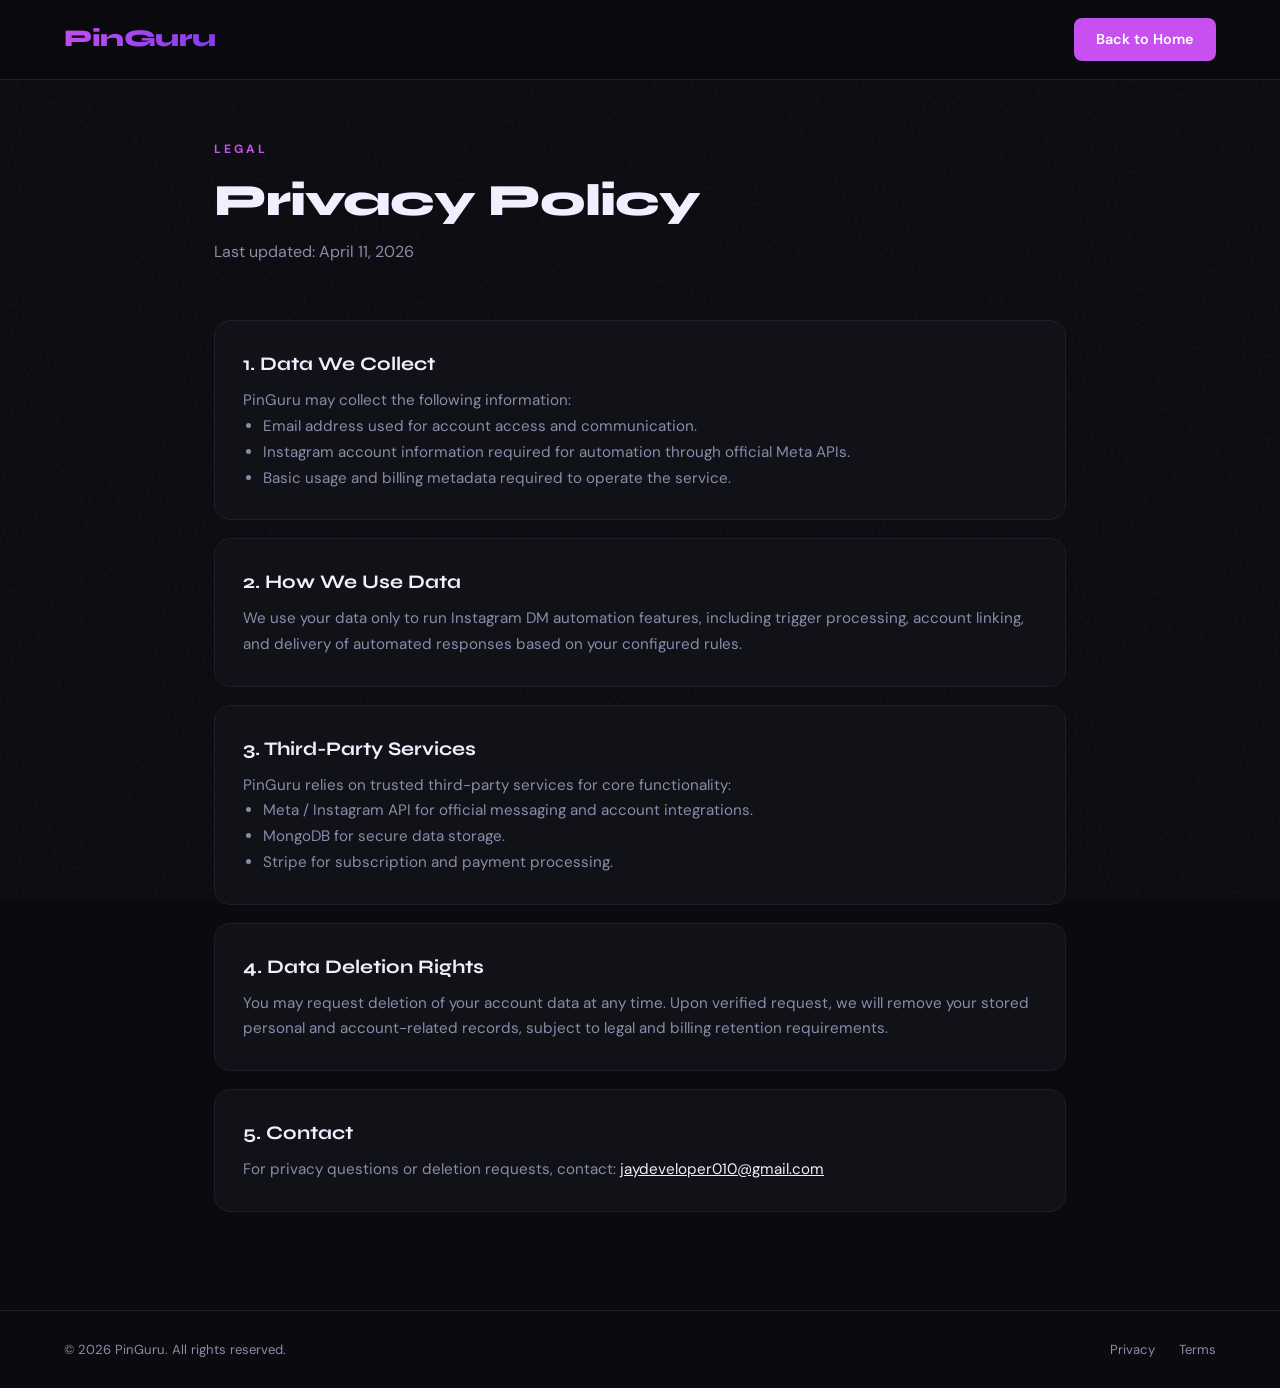
==== pinguru-landing/privacy.html @ 53a0f39a "feat: Add privacy policy and terms of service pages for legal compliance" ====
<!doctype html>
<html lang="en">
  <head>
    <meta charset="UTF-8" />
    <meta name="viewport" content="width=device-width, initial-scale=1.0" />
    <title>PinGuru Privacy Policy</title>
    <meta
      name="description"
      content="Privacy Policy for PinGuru, Instagram DM automation SaaS."
    />
    <link rel="preconnect" href="https://fonts.googleapis.com" />
    <link
      href="https://fonts.googleapis.com/css2?family=Syne:wght@700;800&family=DM+Sans:wght@400;500;600&display=swap"
      rel="stylesheet"
    />
    <link rel="stylesheet" href="styles.css" />
    <style>
      .legal-page {
        padding: 140px 5% 80px;
        max-width: 980px;
        margin: 0 auto;
        position: relative;
        z-index: 1;
      }

      .legal-card {
        background: var(--surface);
        border: 1px solid var(--border);
        border-radius: 16px;
        padding: 28px;
        margin-bottom: 18px;
      }

      .legal-card h2 {
        font-family: "Syne", sans-serif;
        font-size: 1.2rem;
        margin-bottom: 8px;
      }

      .legal-card p,
      .legal-card li {
        color: var(--muted);
        font-size: 0.95rem;
        line-height: 1.7;
      }

      .legal-card ul {
        margin-left: 20px;
      }

      .contact-link {
        color: var(--text);
      }
    </style>
  </head>
  <body>
    <nav>
      <div class="logo">PinGuru</div>
      <a href="index.html" class="nav-cta">Back to Home</a>
    </nav>

    <main class="legal-page">
      <p class="section-label">Legal</p>
      <h1 class="section-title">Privacy Policy</h1>
      <p class="section-sub">Last updated: April 11, 2026</p>

      <section class="legal-card">
        <h2>1. Data We Collect</h2>
        <p>PinGuru may collect the following information:</p>
        <ul>
          <li>Email address used for account access and communication.</li>
          <li>
            Instagram account information required for automation through
            official Meta APIs.
          </li>
          <li>
            Basic usage and billing metadata required to operate the service.
          </li>
        </ul>
      </section>

      <section class="legal-card">
        <h2>2. How We Use Data</h2>
        <p>
          We use your data only to run Instagram DM automation features,
          including trigger processing, account linking, and delivery of
          automated responses based on your configured rules.
        </p>
      </section>

      <section class="legal-card">
        <h2>3. Third-Party Services</h2>
        <p>
          PinGuru relies on trusted third-party services for core functionality:
        </p>
        <ul>
          <li>
            Meta / Instagram API for official messaging and account
            integrations.
          </li>
          <li>MongoDB for secure data storage.</li>
          <li>Stripe for subscription and payment processing.</li>
        </ul>
      </section>

      <section class="legal-card">
        <h2>4. Data Deletion Rights</h2>
        <p>
          You may request deletion of your account data at any time. Upon
          verified request, we will remove your stored personal and
          account-related records, subject to legal and billing retention
          requirements.
        </p>
      </section>

      <section class="legal-card">
        <h2>5. Contact</h2>
        <p>
          For privacy questions or deletion requests, contact:
          <a class="contact-link" href="mailto:jaydeveloper010@gmail.com"
            >jaydeveloper010@gmail.com</a
          >
        </p>
      </section>
    </main>

    <footer>
      <p>© 2026 PinGuru. All rights reserved.</p>
      <div class="footer-links">
        <a href="privacy.html">Privacy</a>
        <a href="terms.html">Terms</a>
      </div>
    </footer>
  </body>
</html>
---- pinguru-landing/styles.css ----
*, *::before, *::after { box-sizing: border-box; margin: 0; padding: 0; }

:root {
  --bg:        #0a0a0f;
  --surface:   #111118;
  --border:    #1e1e2e;
  --accent:    #c850f0;
  --accent2:   #7c3aed;
  --text:      #f0eeff;
  --muted:     #8b8baa;
  --green:     #22d47e;
}

html { scroll-behavior: smooth; }

body {
  background: var(--bg);
  color: var(--text);
  font-family: 'DM Sans', sans-serif;
  font-size: 16px;
  line-height: 1.6;
  overflow-x: hidden;
}

body::before {
  content: '';
  position: fixed;
  inset: 0;
  background-image: url("data:image/svg+xml,%3Csvg viewBox='0 0 256 256' xmlns='http://www.w3.org/2000/svg'%3E%3Cfilter id='noise'%3E%3CfeTurbulence type='fractalNoise' baseFrequency='0.9' numOctaves='4' stitchTiles='stitch'/%3E%3C/filter%3E%3Crect width='100%25' height='100%25' filter='url(%23noise)' opacity='0.04'/%3E%3C/svg%3E");
  pointer-events: none;
  z-index: 0;
}

/* NAV */
nav {
  position: fixed; top: 0; left: 0; right: 0;
  display: flex; align-items: center; justify-content: space-between;
  padding: 18px 5%;
  background: rgba(10,10,15,0.85);
  backdrop-filter: blur(14px);
  border-bottom: 1px solid var(--border);
  z-index: 100;
}

.logo {
  font-family: 'Syne', sans-serif;
  font-size: 1.5rem;
  font-weight: 800;
  background: linear-gradient(135deg, #c850f0, #7c3aed);
  background-clip: text;
  -webkit-background-clip: text;
  -webkit-text-fill-color: transparent;
  letter-spacing: -0.5px;
}

.nav-cta {
  background: var(--accent);
  color: #fff;
  border: none;
  padding: 10px 22px;
  border-radius: 8px;
  font-family: 'DM Sans', sans-serif;
  font-weight: 600;
  font-size: 0.9rem;
  cursor: pointer;
  transition: opacity 0.2s;
  text-decoration: none;
}
.nav-cta:hover { opacity: 0.85; }

/* HERO */
.hero {
  min-height: 100vh;
  display: flex;
  flex-direction: column;
  align-items: center;
  justify-content: center;
  text-align: center;
  padding: 120px 5% 80px;
  position: relative;
}

.glow-orb {
  position: absolute;
  border-radius: 50%;
  filter: blur(90px);
  pointer-events: none;
  animation: pulse 6s ease-in-out infinite;
}
.orb1 { width: 500px; height: 500px; background: rgba(200,80,240,0.15); top: 5%; left: 10%; }
.orb2 { width: 400px; height: 400px; background: rgba(124,58,237,0.12); bottom: 10%; right: 5%; animation-delay: 3s; }

@keyframes pulse {
  0%, 100% { transform: scale(1); opacity: 0.8; }
  50%       { transform: scale(1.1); opacity: 1; }
}

.badge {
  display: inline-flex;
  align-items: center;
  gap: 8px;
  background: rgba(200,80,240,0.1);
  border: 1px solid rgba(200,80,240,0.3);
  border-radius: 100px;
  padding: 6px 16px;
  font-size: 0.82rem;
  font-weight: 600;
  color: var(--accent);
  margin-bottom: 28px;
  letter-spacing: 0.5px;
}
.badge-dot { width: 7px; height: 7px; border-radius: 50%; background: var(--green); animation: blink 1.5s infinite; }
@keyframes blink { 0%,100%{opacity:1} 50%{opacity:0.3} }

h1 {
  font-family: 'Syne', sans-serif;
  font-size: clamp(2.8rem, 7vw, 5.5rem);
  font-weight: 800;
  line-height: 1.08;
  letter-spacing: -2px;
  max-width: 800px;
  margin-bottom: 24px;
}

.grad { background: linear-gradient(135deg, #c850f0 0%, #7c3aed 50%, #3b82f6 100%); background-clip: text; -webkit-background-clip: text; -webkit-text-fill-color: transparent; }

.hero-sub {
  font-size: clamp(1rem, 2.5vw, 1.2rem);
  color: var(--muted);
  max-width: 540px;
  margin-bottom: 44px;
  line-height: 1.7;
}

/* CTA FORM */
.cta-form {
  display: flex;
  gap: 10px;
  flex-wrap: wrap;
  justify-content: center;
  width: 100%;
  max-width: 480px;
}

.cta-form input {
  flex: 1;
  min-width: 220px;
  background: var(--surface);
  border: 1px solid var(--border);
  border-radius: 10px;
  padding: 14px 18px;
  color: var(--text);
  font-family: 'DM Sans', sans-serif;
  font-size: 0.95rem;
  outline: none;
  transition: border-color 0.2s;
}
.cta-form input:focus { border-color: var(--accent); }
.cta-form input::placeholder { color: var(--muted); }

.btn-primary {
  background: linear-gradient(135deg, #c850f0, #7c3aed);
  color: #fff;
  border: none;
  padding: 14px 28px;
  border-radius: 10px;
  font-family: 'DM Sans', sans-serif;
  font-weight: 700;
  font-size: 0.95rem;
  cursor: pointer;
  white-space: nowrap;
  transition: transform 0.15s, box-shadow 0.15s;
  box-shadow: 0 0 24px rgba(200,80,240,0.3);
}
.btn-primary:hover { transform: translateY(-2px); box-shadow: 0 8px 32px rgba(200,80,240,0.45); }
.btn-primary:active { transform: translateY(0); }

.form-note { margin-top: 12px; font-size: 0.8rem; color: var(--muted); }

.success-msg {
  display: none;
  color: var(--green);
  font-weight: 600;
  font-size: 0.95rem;
  margin-top: 10px;
}

.quick-links {
  margin-top: 14px;
  display: flex;
  gap: 10px;
  flex-wrap: wrap;
  justify-content: center;
}

.chip-link {
  text-decoration: none;
  color: var(--text);
  font-size: 0.8rem;
  border: 1px solid var(--border);
  background: rgba(255, 255, 255, 0.02);
  border-radius: 999px;
  padding: 6px 12px;
  transition: border-color 0.2s, transform 0.2s;
}

.chip-link:hover {
  border-color: var(--accent);
  transform: translateY(-1px);
}

/* SOCIAL PROOF */
.social-proof {
  display: flex;
  align-items: center;
  gap: 16px;
  margin-top: 48px;
  flex-wrap: wrap;
  justify-content: center;
}

.avatars { display: flex; }
.avatars span {
  width: 36px; height: 36px; border-radius: 50%;
  border: 2px solid var(--bg);
  background: linear-gradient(135deg, #c850f0, #7c3aed);
  margin-left: -10px;
  display: flex; align-items: center; justify-content: center;
  font-size: 0.75rem; font-weight: 700; color: #fff;
}
.avatars span:first-child { margin-left: 0; }
.proof-text { font-size: 0.85rem; color: var(--muted); }
.proof-text strong { color: var(--text); }

/* SECTIONS */
section { padding: 80px 5%; max-width: 1100px; margin: 0 auto; position: relative; z-index: 1; }

.section-label {
  font-size: 0.75rem;
  font-weight: 700;
  letter-spacing: 3px;
  text-transform: uppercase;
  color: var(--accent);
  margin-bottom: 16px;
}

.section-title {
  font-family: 'Syne', sans-serif;
  font-size: clamp(1.8rem, 4vw, 2.8rem);
  font-weight: 800;
  letter-spacing: -1px;
  line-height: 1.15;
  margin-bottom: 12px;
}

.section-sub { color: var(--muted); max-width: 500px; margin-bottom: 56px; }

/* HOW IT WORKS */
.steps {
  display: grid;
  grid-template-columns: repeat(auto-fit, minmax(240px, 1fr));
  gap: 24px;
}

.step-card {
  background: var(--surface);
  border: 1px solid var(--border);
  border-radius: 16px;
  padding: 32px 28px;
  position: relative;
  overflow: hidden;
  transition: border-color 0.2s, transform 0.2s;
}
.step-card:hover { border-color: var(--accent2); transform: translateY(-4px); }
.step-card::after {
  content: '';
  position: absolute;
  top: 0; left: 0; right: 0;
  height: 1px;
  background: linear-gradient(90deg, transparent, var(--accent), transparent);
  opacity: 0;
  transition: opacity 0.3s;
}
.step-card:hover::after { opacity: 1; }

.step-num {
  font-family: 'Syne', sans-serif;
  font-size: 3rem;
  font-weight: 800;
  color: var(--border);
  line-height: 1;
  margin-bottom: 16px;
}

.step-icon { font-size: 2rem; margin-bottom: 12px; }
.step-card h3 { font-family: 'Syne', sans-serif; font-size: 1.15rem; font-weight: 700; margin-bottom: 8px; }
.step-card p { color: var(--muted); font-size: 0.9rem; line-height: 1.6; }

/* FEATURES */
.features-grid {
  display: grid;
  grid-template-columns: repeat(auto-fit, minmax(300px, 1fr));
  gap: 20px;
}

.feature-card {
  background: var(--surface);
  border: 1px solid var(--border);
  border-radius: 16px;
  padding: 28px;
  transition: border-color 0.2s, transform 0.2s;
}
.feature-card:hover { border-color: rgba(200,80,240,0.4); transform: translateY(-3px); }

.feature-icon {
  width: 48px; height: 48px;
  border-radius: 12px;
  background: rgba(200,80,240,0.1);
  border: 1px solid rgba(200,80,240,0.2);
  display: flex; align-items: center; justify-content: center;
  font-size: 1.4rem;
  margin-bottom: 16px;
}

.feature-card h3 { font-family: 'Syne', sans-serif; font-size: 1.05rem; font-weight: 700; margin-bottom: 8px; }
.feature-card p { color: var(--muted); font-size: 0.88rem; line-height: 1.6; }

/* PRICING */
.pricing-grid {
  display: grid;
  grid-template-columns: repeat(auto-fit, minmax(220px, 1fr));
  gap: 20px;
  align-items: start;
}

.price-card {
  background: var(--surface);
  border: 1px solid var(--border);
  border-radius: 20px;
  padding: 32px 28px;
  text-align: center;
  position: relative;
  transition: transform 0.2s;
}
.price-card:hover { transform: translateY(-4px); }

.price-card.popular {
  border-color: var(--accent);
  background: linear-gradient(160deg, rgba(200,80,240,0.06) 0%, var(--surface) 100%);
}

.popular-badge {
  position: absolute;
  top: -13px; left: 50%; transform: translateX(-50%);
  background: linear-gradient(135deg, #c850f0, #7c3aed);
  color: #fff;
  font-size: 0.72rem;
  font-weight: 700;
  padding: 4px 14px;
  border-radius: 100px;
  white-space: nowrap;
  letter-spacing: 0.5px;
}

.plan-name { font-family: 'Syne', sans-serif; font-size: 1rem; font-weight: 700; color: var(--muted); text-transform: uppercase; letter-spacing: 1px; margin-bottom: 12px; }
.plan-price { font-family: 'Syne', sans-serif; font-size: 2.8rem; font-weight: 800; letter-spacing: -1px; margin-bottom: 4px; }
.plan-period { color: var(--muted); font-size: 0.85rem; margin-bottom: 24px; }

.plan-features { list-style: none; margin-bottom: 28px; text-align: left; }
.plan-features li {
  display: flex; align-items: flex-start; gap: 10px;
  font-size: 0.88rem; color: var(--muted);
  padding: 6px 0;
  border-bottom: 1px solid var(--border);
}
.plan-features li:last-child { border-bottom: none; }
.plan-features li::before { content: '✓'; color: var(--green); font-weight: 700; flex-shrink: 0; margin-top: 1px; }

.btn-plan {
  width: 100%;
  padding: 13px;
  border-radius: 10px;
  font-family: 'DM Sans', sans-serif;
  font-weight: 700;
  font-size: 0.9rem;
  cursor: pointer;
  transition: all 0.2s;
  border: 1px solid var(--border);
  background: transparent;
  color: var(--text);
}
.price-card.popular .btn-plan {
  background: linear-gradient(135deg, #c850f0, #7c3aed);
  border-color: transparent;
  box-shadow: 0 4px 20px rgba(200,80,240,0.35);
}
.btn-plan:hover { opacity: 0.85; transform: translateY(-1px); }

/* TESTIMONIALS */
.testimonials {
  display: grid;
  grid-template-columns: repeat(auto-fit, minmax(260px, 1fr));
  gap: 20px;
}

.testimonial {
  background: var(--surface);
  border: 1px solid var(--border);
  border-radius: 16px;
  padding: 28px;
}

.stars { color: #f59e0b; font-size: 0.9rem; margin-bottom: 12px; }
.testimonial p { color: var(--muted); font-size: 0.9rem; line-height: 1.6; margin-bottom: 16px; font-style: italic; }

.testimonial-author { display: flex; align-items: center; gap: 12px; }
.t-avatar {
  width: 38px; height: 38px; border-radius: 50%;
  background: linear-gradient(135deg, #c850f0, #3b82f6);
  display: flex; align-items: center; justify-content: center;
  font-size: 0.9rem; font-weight: 700; color: #fff;
}
.t-name { font-weight: 600; font-size: 0.88rem; }
.t-handle { font-size: 0.78rem; color: var(--muted); }

/* FAQ */
.faq-list { max-width: 700px; }

.faq-item {
  border: 1px solid var(--border);
  border-radius: 12px;
  margin-bottom: 12px;
  overflow: hidden;
}

.faq-q {
  width: 100%; text-align: left;
  background: var(--surface);
  border: none;
  padding: 18px 22px;
  color: var(--text);
  font-family: 'DM Sans', sans-serif;
  font-size: 0.95rem;
  font-weight: 600;
  cursor: pointer;
  display: flex; justify-content: space-between; align-items: center;
}
.faq-q .arrow { transition: transform 0.25s; color: var(--muted); }
.faq-item.open .faq-q .arrow { transform: rotate(180deg); }

.faq-a {
  max-height: 0;
  overflow: hidden;
  transition: max-height 0.3s ease, padding 0.3s;
  background: var(--surface);
  color: var(--muted);
  font-size: 0.9rem;
  line-height: 1.7;
  padding: 0 22px;
}
.faq-item.open .faq-a { max-height: 300px; padding: 0 22px 18px; }

/* FINAL CTA */
.final-cta {
  text-align: center;
  padding: 80px 5% 100px;
  position: relative;
  z-index: 1;
}

.final-cta h2 { font-family: 'Syne', sans-serif; font-size: clamp(2rem, 5vw, 3.5rem); font-weight: 800; letter-spacing: -1.5px; margin-bottom: 16px; }
.final-cta p { color: var(--muted); margin-bottom: 36px; font-size: 1rem; }

.final-cta-input {
  flex: 1;
  min-width: 200px;
  background: #111118;
  border: 1px solid #1e1e2e;
  border-radius: 10px;
  padding: 14px 18px;
  color: #f0eeff;
  font-family: 'DM Sans', sans-serif;
  font-size: 0.95rem;
  outline: none;
}

/* FOOTER */
footer {
  border-top: 1px solid var(--border);
  padding: 28px 5%;
  display: flex;
  justify-content: space-between;
  align-items: center;
  flex-wrap: wrap;
  gap: 12px;
  position: relative;
  z-index: 1;
}
footer p { color: var(--muted); font-size: 0.82rem; }
.footer-links { display: flex; gap: 24px; }
.footer-links a { color: var(--muted); font-size: 0.82rem; text-decoration: none; }
.footer-links a:hover { color: var(--text); }

/* STAT BAR */
.stat-bar {
  display: flex;
  justify-content: center;
  gap: 48px;
  flex-wrap: wrap;
  padding: 40px 5%;
  border-top: 1px solid var(--border);
  border-bottom: 1px solid var(--border);
  position: relative;
  z-index: 1;
}
.stat { text-align: center; }
.stat-num { font-family: 'Syne', sans-serif; font-size: 2rem; font-weight: 800; background: linear-gradient(135deg,#c850f0,#7c3aed); background-clip: text; -webkit-background-clip:text; -webkit-text-fill-color:transparent; }
.stat-label { font-size: 0.82rem; color: var(--muted); margin-top: 2px; }

@media (max-width: 600px) {
  .stat-bar { gap: 28px; }
  .pricing-grid { grid-template-columns: 1fr; }
}
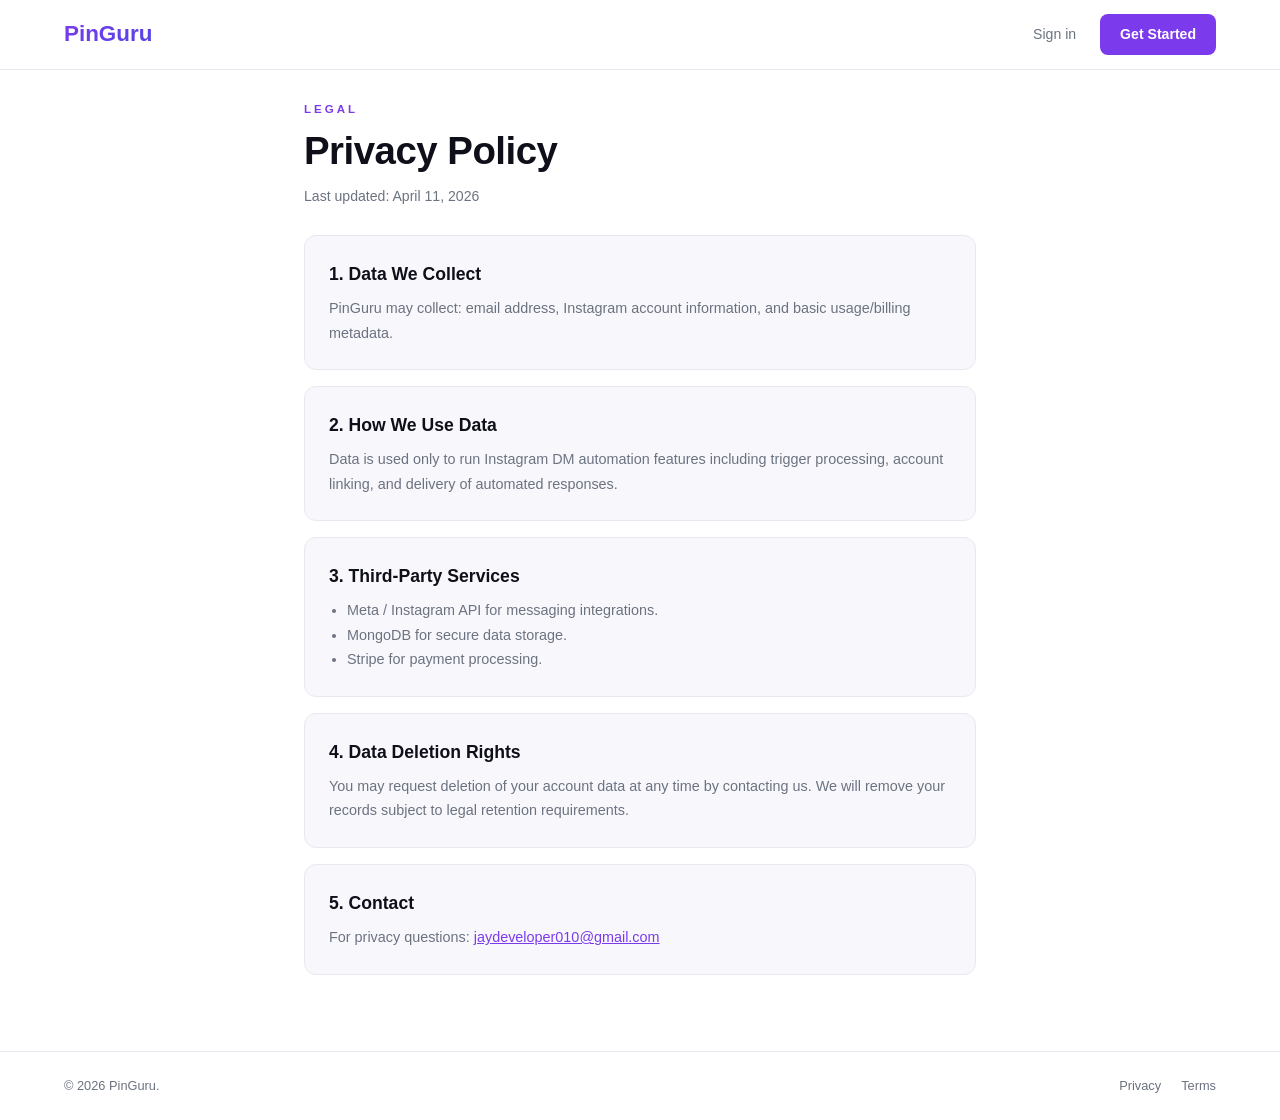
==== commit 11c6bc99: "Add authentication, dashboard, and rules management features - Implement login and registration form" ====
--- a/pinguru-landing/privacy.html
+++ b/pinguru-landing/privacy.html
@@ -1,135 +1,38 @@
 <!doctype html>
 <html lang="en">
-  <head>
-    <meta charset="UTF-8" />
-    <meta name="viewport" content="width=device-width, initial-scale=1.0" />
-    <title>PinGuru Privacy Policy</title>
-    <meta
-      name="description"
-      content="Privacy Policy for PinGuru, Instagram DM automation SaaS."
-    />
-    <link rel="preconnect" href="https://fonts.googleapis.com" />
-    <link
-      href="https://fonts.googleapis.com/css2?family=Syne:wght@700;800&family=DM+Sans:wght@400;500;600&display=swap"
-      rel="stylesheet"
-    />
-    <link rel="stylesheet" href="styles.css" />
-    <style>
-      .legal-page {
-        padding: 140px 5% 80px;
-        max-width: 980px;
-        margin: 0 auto;
-        position: relative;
-        z-index: 1;
-      }
-
-      .legal-card {
-        background: var(--surface);
-        border: 1px solid var(--border);
-        border-radius: 16px;
-        padding: 28px;
-        margin-bottom: 18px;
-      }
-
-      .legal-card h2 {
-        font-family: "Syne", sans-serif;
-        font-size: 1.2rem;
-        margin-bottom: 8px;
-      }
-
-      .legal-card p,
-      .legal-card li {
-        color: var(--muted);
-        font-size: 0.95rem;
-        line-height: 1.7;
-      }
-
-      .legal-card ul {
-        margin-left: 20px;
-      }
-
-      .contact-link {
-        color: var(--text);
-      }
-    </style>
-  </head>
-  <body>
-    <nav>
-      <div class="logo">PinGuru</div>
-      <a href="index.html" class="nav-cta">Back to Home</a>
-    </nav>
-
-    <main class="legal-page">
-      <p class="section-label">Legal</p>
-      <h1 class="section-title">Privacy Policy</h1>
-      <p class="section-sub">Last updated: April 11, 2026</p>
-
-      <section class="legal-card">
-        <h2>1. Data We Collect</h2>
-        <p>PinGuru may collect the following information:</p>
-        <ul>
-          <li>Email address used for account access and communication.</li>
-          <li>
-            Instagram account information required for automation through
-            official Meta APIs.
-          </li>
-          <li>
-            Basic usage and billing metadata required to operate the service.
-          </li>
-        </ul>
-      </section>
-
-      <section class="legal-card">
-        <h2>2. How We Use Data</h2>
-        <p>
-          We use your data only to run Instagram DM automation features,
-          including trigger processing, account linking, and delivery of
-          automated responses based on your configured rules.
-        </p>
-      </section>
-
-      <section class="legal-card">
-        <h2>3. Third-Party Services</h2>
-        <p>
-          PinGuru relies on trusted third-party services for core functionality:
-        </p>
-        <ul>
-          <li>
-            Meta / Instagram API for official messaging and account
-            integrations.
-          </li>
-          <li>MongoDB for secure data storage.</li>
-          <li>Stripe for subscription and payment processing.</li>
-        </ul>
-      </section>
-
-      <section class="legal-card">
-        <h2>4. Data Deletion Rights</h2>
-        <p>
-          You may request deletion of your account data at any time. Upon
-          verified request, we will remove your stored personal and
-          account-related records, subject to legal and billing retention
-          requirements.
-        </p>
-      </section>
-
-      <section class="legal-card">
-        <h2>5. Contact</h2>
-        <p>
-          For privacy questions or deletion requests, contact:
-          <a class="contact-link" href="mailto:jaydeveloper010@gmail.com"
-            >jaydeveloper010@gmail.com</a
-          >
-        </p>
-      </section>
-    </main>
-
-    <footer>
-      <p>© 2026 PinGuru. All rights reserved.</p>
-      <div class="footer-links">
-        <a href="privacy.html">Privacy</a>
-        <a href="terms.html">Terms</a>
-      </div>
-    </footer>
-  </body>
+<head>
+  <meta charset="UTF-8"/>
+  <meta name="viewport" content="width=device-width, initial-scale=1.0"/>
+  <title>Privacy Policy — PinGuru</title>
+  <meta http-equiv="Content-Security-Policy" content="default-src 'self' https://fonts.googleapis.com https://fonts.gstatic.com; script-src 'self' 'unsafe-inline'; style-src 'self' 'unsafe-inline' https://fonts.googleapis.com;">
+  <meta http-equiv="X-Content-Type-Options" content="nosniff">
+  <meta name="referrer" content="strict-origin-when-cross-origin">
+  <meta http-equiv="X-Frame-Options" content="DENY">
+  <link rel="preconnect" href="https://fonts.googleapis.com"/>
+  <link href="https://fonts.googleapis.com/css2?family=Syne:wght@700;800&family=Inter:wght@400;500;600;700&display=swap" rel="stylesheet"/>
+  <link rel="stylesheet" href="css/base.css"/>
+</head>
+<body>
+  <nav>
+    <a href="/" class="logo">PinGuru</a>
+    <div class="nav-links">
+      <a href="/login.html">Sign in</a>
+      <a href="/register.html" class="nav-cta">Get Started</a>
+    </div>
+  </nav>
+  <main class="legal-page">
+    <p class="section-label">Legal</p>
+    <h1 class="section-title">Privacy Policy</h1>
+    <p style="color:var(--muted);font-size:0.88rem;margin-bottom:28px">Last updated: April 11, 2026</p>
+    <div class="legal-card"><h2>1. Data We Collect</h2><p>PinGuru may collect: email address, Instagram account information, and basic usage/billing metadata.</p></div>
+    <div class="legal-card"><h2>2. How We Use Data</h2><p>Data is used only to run Instagram DM automation features including trigger processing, account linking, and delivery of automated responses.</p></div>
+    <div class="legal-card"><h2>3. Third-Party Services</h2><ul><li>Meta / Instagram API for messaging integrations.</li><li>MongoDB for secure data storage.</li><li>Stripe for payment processing.</li></ul></div>
+    <div class="legal-card"><h2>4. Data Deletion Rights</h2><p>You may request deletion of your account data at any time by contacting us. We will remove your records subject to legal retention requirements.</p></div>
+    <div class="legal-card"><h2>5. Contact</h2><p>For privacy questions: <a class="contact-link" href="mailto:jaydeveloper010@gmail.com">jaydeveloper010@gmail.com</a></p></div>
+  </main>
+  <footer>
+    <p>© 2026 PinGuru.</p>
+    <div class="footer-links"><a href="/privacy.html">Privacy</a><a href="/terms.html">Terms</a></div>
+  </footer>
+</body>
 </html>
--- a/pinguru-landing/css/base.css
+++ b/pinguru-landing/css/base.css
@@ -0,0 +1,313 @@
+*, *::before, *::after { box-sizing: border-box; margin: 0; padding: 0; }
+
+:root {
+  --bg:        #ffffff;
+  --surface:   #f8f8fc;
+  --border:    #e8e8f0;
+  --accent:    #7c3aed;
+  --accent2:   #6d28d9;
+  --text:      #0f0f1a;
+  --muted:     #6b7280;
+  --green:     #16a34a;
+  --red:       #dc2626;
+  --shadow:    0 2px 16px rgba(0,0,0,0.07);
+  --shadow-md: 0 4px 32px rgba(0,0,0,0.10);
+}
+
+html { scroll-behavior: smooth; }
+
+body {
+  background: var(--bg);
+  color: var(--text);
+  font-family: 'Inter', sans-serif;
+  font-size: 15px;
+  line-height: 1.6;
+  overflow-x: hidden;
+}
+
+/* NAV */
+nav {
+  position: fixed; top: 0; left: 0; right: 0;
+  display: flex; align-items: center; justify-content: space-between;
+  padding: 14px 5%;
+  background: rgba(255,255,255,0.92);
+  backdrop-filter: blur(12px);
+  border-bottom: 1px solid var(--border);
+  z-index: 100;
+}
+
+.logo {
+  font-family: 'Syne', sans-serif;
+  font-size: 1.4rem;
+  font-weight: 800;
+  background: linear-gradient(135deg, #7c3aed, #4f46e5);
+  background-clip: text;
+  -webkit-background-clip: text;
+  -webkit-text-fill-color: transparent;
+}
+
+.nav-links {
+  display: flex;
+  align-items: center;
+  gap: 24px;
+}
+
+.nav-links a {
+  color: var(--muted);
+  text-decoration: none;
+  font-size: 0.88rem;
+  font-weight: 500;
+  transition: color 0.2s;
+}
+.nav-links a:hover { color: var(--text); }
+
+.nav-cta {
+  background: var(--accent);
+  color: #fff !important;
+  padding: 9px 20px;
+  border-radius: 8px;
+  font-weight: 600 !important;
+  font-size: 0.88rem !important;
+  transition: background 0.2s !important;
+}
+.nav-cta:hover { background: var(--accent2) !important; color: #fff !important; }
+
+/* HAMBURGER */
+.hamburger {
+  display: none;
+  flex-direction: column;
+  gap: 5px;
+  cursor: pointer;
+  background: none;
+  border: none;
+  padding: 4px;
+}
+.hamburger span {
+  width: 22px; height: 2px;
+  background: var(--text);
+  border-radius: 2px;
+  transition: all 0.3s;
+}
+
+.mobile-menu {
+  display: none;
+  position: fixed;
+  top: 57px; left: 0; right: 0;
+  background: #fff;
+  border-bottom: 1px solid var(--border);
+  padding: 16px 5%;
+  flex-direction: column;
+  gap: 12px;
+  z-index: 99;
+}
+.mobile-menu.open { display: flex; }
+.mobile-menu a {
+  color: var(--text);
+  text-decoration: none;
+  font-size: 0.95rem;
+  font-weight: 500;
+  padding: 8px 0;
+  border-bottom: 1px solid var(--border);
+}
+.mobile-menu a:last-child { border-bottom: none; }
+
+/* BUTTONS */
+.btn-primary {
+  background: var(--accent);
+  color: #fff;
+  border: none;
+  padding: 11px 24px;
+  border-radius: 8px;
+  font-family: 'Inter', sans-serif;
+  font-weight: 600;
+  font-size: 0.9rem;
+  cursor: pointer;
+  transition: background 0.2s, transform 0.15s;
+  text-decoration: none;
+  display: inline-block;
+}
+.btn-primary:hover { background: var(--accent2); transform: translateY(-1px); }
+
+.btn-secondary {
+  background: transparent;
+  color: var(--accent);
+  border: 1.5px solid var(--accent);
+  padding: 11px 24px;
+  border-radius: 8px;
+  font-family: 'Inter', sans-serif;
+  font-weight: 600;
+  font-size: 0.9rem;
+  cursor: pointer;
+  transition: all 0.2s;
+  text-decoration: none;
+  display: inline-block;
+}
+.btn-secondary:hover { background: var(--accent); color: #fff; }
+
+.btn-danger {
+  background: transparent;
+  color: var(--red);
+  border: 1.5px solid var(--red);
+  padding: 7px 14px;
+  border-radius: 6px;
+  font-size: 0.82rem;
+  font-weight: 600;
+  cursor: pointer;
+  transition: all 0.2s;
+}
+.btn-danger:hover { background: var(--red); color: #fff; }
+
+/* CARDS */
+.card {
+  background: var(--surface);
+  border: 1px solid var(--border);
+  border-radius: 12px;
+  padding: 24px;
+  box-shadow: var(--shadow);
+}
+
+/* BADGES */
+.badge-green {
+  background: #dcfce7;
+  color: #15803d;
+  padding: 3px 10px;
+  border-radius: 100px;
+  font-size: 0.75rem;
+  font-weight: 600;
+}
+.badge-red {
+  background: #fee2e2;
+  color: #dc2626;
+  padding: 3px 10px;
+  border-radius: 100px;
+  font-size: 0.75rem;
+  font-weight: 600;
+}
+.badge-purple {
+  background: #ede9fe;
+  color: #7c3aed;
+  padding: 3px 10px;
+  border-radius: 100px;
+  font-size: 0.75rem;
+  font-weight: 600;
+}
+
+/* ALERTS */
+.alert { padding: 12px 16px; border-radius: 8px; font-size: 0.88rem; margin-bottom: 16px; }
+.alert-error { background: #fee2e2; color: #dc2626; border: 1px solid #fca5a5; }
+.alert-success { background: #dcfce7; color: #15803d; border: 1px solid #86efac; }
+.alert-info { background: #ede9fe; color: #7c3aed; border: 1px solid #c4b5fd; }
+
+/* FORM ELEMENTS */
+.form-group { margin-bottom: 16px; }
+.form-group label { display: block; font-size: 0.85rem; font-weight: 600; color: var(--text); margin-bottom: 6px; }
+.form-group input, .form-group select, .form-group textarea {
+  width: 100%;
+  background: #fff;
+  border: 1.5px solid var(--border);
+  border-radius: 8px;
+  padding: 11px 14px;
+  color: var(--text);
+  font-family: 'Inter', sans-serif;
+  font-size: 0.9rem;
+  outline: none;
+  transition: border-color 0.2s;
+}
+.form-group input:focus, .form-group select:focus, .form-group textarea:focus { border-color: var(--accent); }
+.form-group input::placeholder, .form-group textarea::placeholder { color: var(--muted); }
+
+/* TOGGLE */
+.toggle {
+  position: relative;
+  width: 44px; height: 24px;
+  cursor: pointer;
+}
+.toggle input { opacity: 0; width: 0; height: 0; }
+.toggle-slider {
+  position: absolute;
+  inset: 0;
+  background: var(--border);
+  border-radius: 24px;
+  transition: 0.3s;
+}
+.toggle-slider::before {
+  content: '';
+  position: absolute;
+  width: 18px; height: 18px;
+  left: 3px; top: 3px;
+  background: #fff;
+  border-radius: 50%;
+  transition: 0.3s;
+}
+.toggle input:checked + .toggle-slider { background: var(--accent); }
+.toggle input:checked + .toggle-slider::before { transform: translateX(20px); }
+
+/* FOOTER */
+footer {
+  border-top: 1px solid var(--border);
+  padding: 24px 5%;
+  display: flex;
+  justify-content: space-between;
+  align-items: center;
+  flex-wrap: wrap;
+  gap: 12px;
+}
+footer p { color: var(--muted); font-size: 0.8rem; }
+.footer-links { display: flex; gap: 20px; }
+.footer-links a { color: var(--muted); font-size: 0.8rem; text-decoration: none; }
+.footer-links a:hover { color: var(--text); }
+
+/* SECTION */
+.section-label {
+  font-size: 0.72rem;
+  font-weight: 700;
+  letter-spacing: 3px;
+  text-transform: uppercase;
+  color: var(--accent);
+  margin-bottom: 10px;
+}
+.section-title {
+  font-family: 'Syne', sans-serif;
+  font-size: clamp(1.6rem, 3.5vw, 2.4rem);
+  font-weight: 800;
+  letter-spacing: -0.5px;
+  line-height: 1.2;
+  margin-bottom: 10px;
+}
+.section-sub { color: var(--muted); max-width: 480px; margin-bottom: 40px; font-size: 0.95rem; }
+
+/* SPINNER */
+.spinner {
+  width: 20px; height: 20px;
+  border: 2px solid rgba(255,255,255,0.3);
+  border-top-color: #fff;
+  border-radius: 50%;
+  animation: spin 0.7s linear infinite;
+  display: inline-block;
+}
+@keyframes spin { to { transform: rotate(360deg); } }
+
+/* LEGAL PAGE */
+.legal-page {
+  padding: 100px 5% 60px;
+  max-width: 800px;
+  margin: 0 auto;
+}
+.legal-card {
+  background: var(--surface);
+  border: 1px solid var(--border);
+  border-radius: 12px;
+  padding: 24px;
+  margin-bottom: 16px;
+}
+.legal-card h2 { font-family: 'Syne', sans-serif; font-size: 1.1rem; margin-bottom: 8px; }
+.legal-card p, .legal-card li { color: var(--muted); font-size: 0.9rem; line-height: 1.7; }
+.legal-card ul { margin-left: 18px; }
+.contact-link { color: var(--accent); }
+
+/* RESPONSIVE */
+@media (max-width: 768px) {
+  .nav-links { display: none; }
+  .hamburger { display: flex; }
+  footer { flex-direction: column; text-align: center; }
+}
